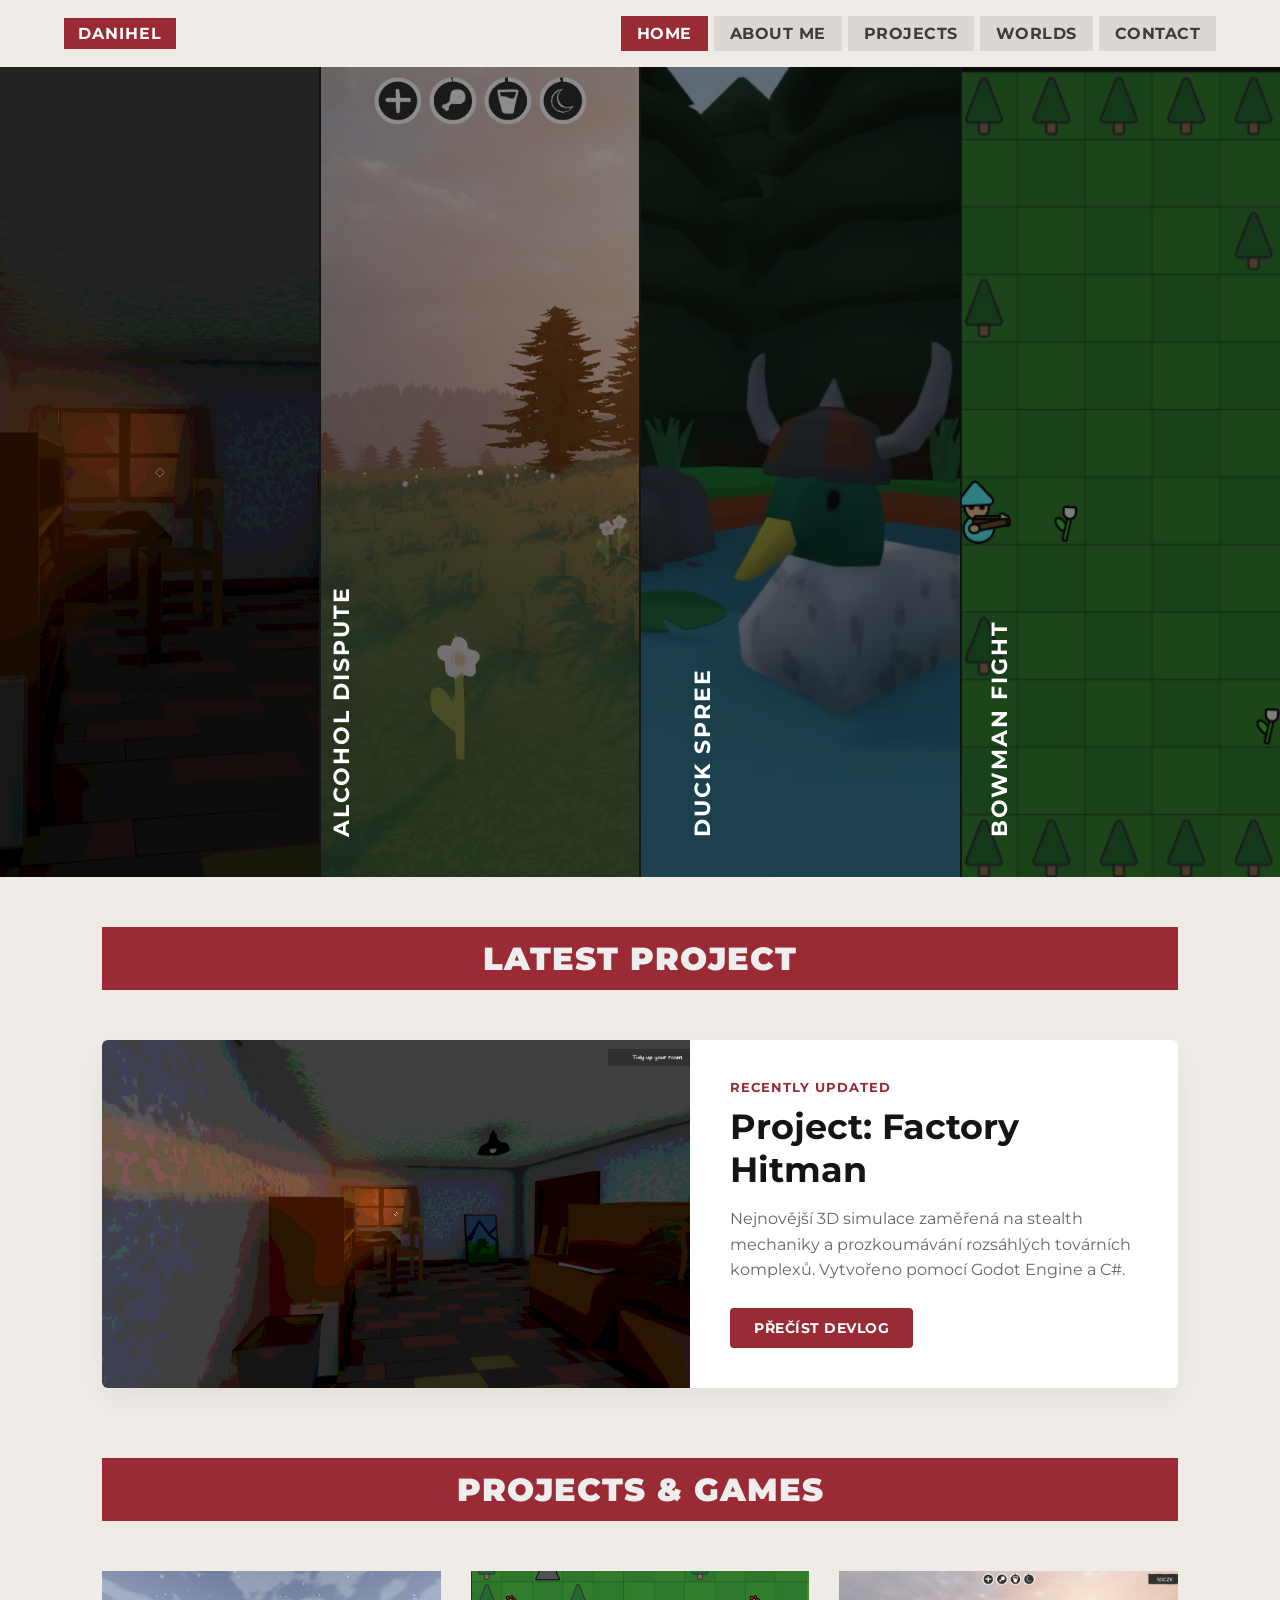
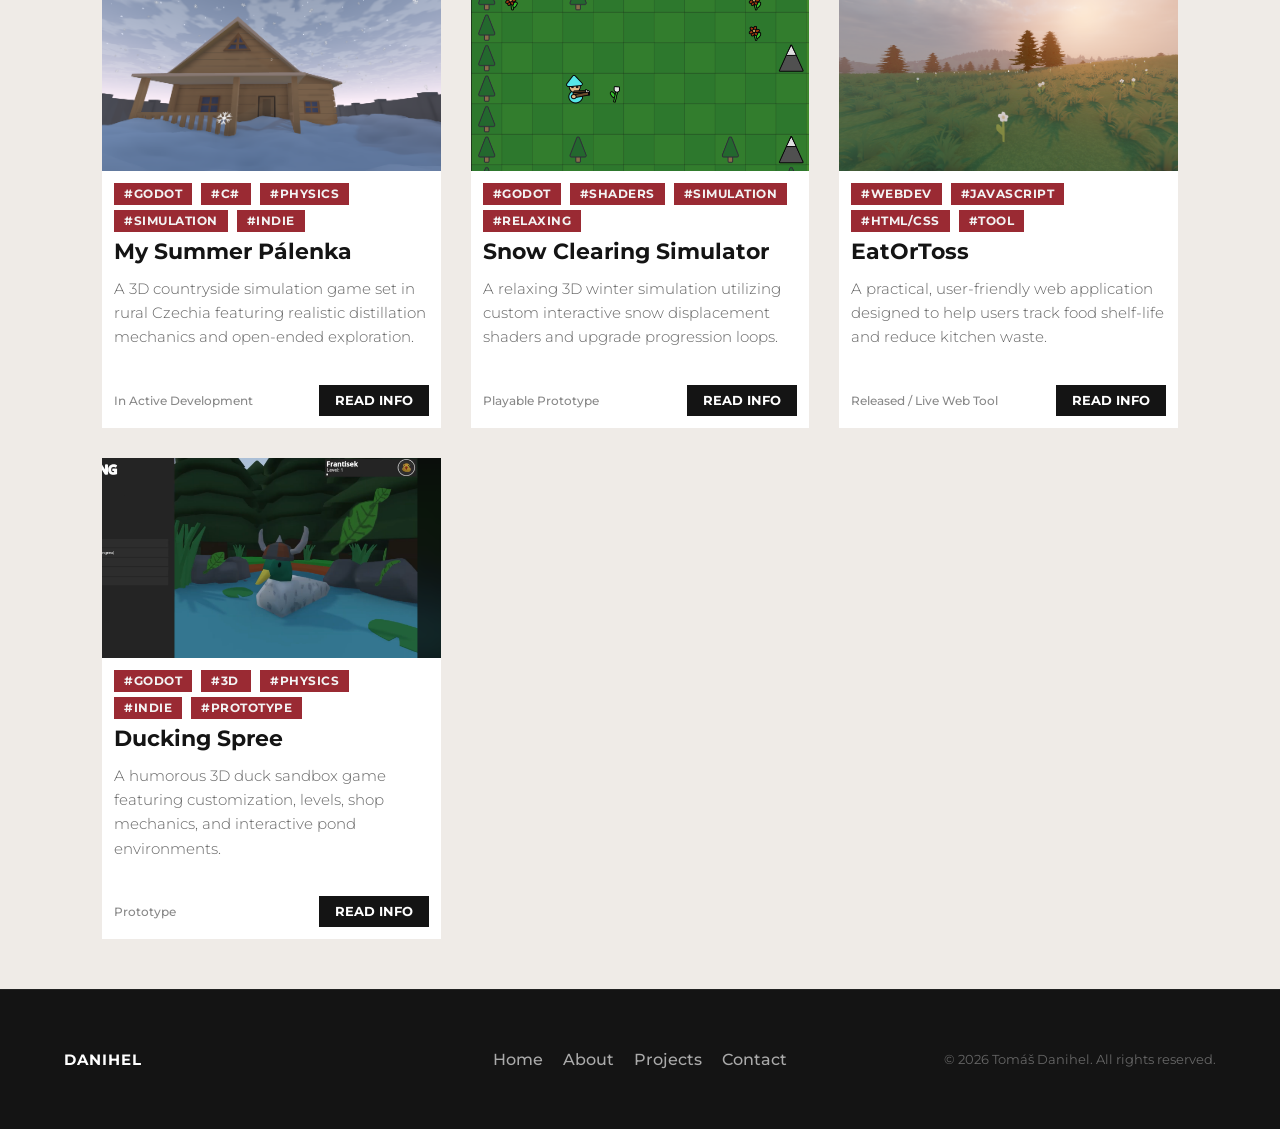
==== index.html @ 504d6351 "Add files via upload" ====
<!DOCTYPE html>
<html lang="en">
<head>
    <meta charset="UTF-8">
    <meta name="viewport" content="width=device-width, initial-scale=1.0">
    <link href="https://fonts.googleapis.com/css2?family=Montserrat:wght@100;300;400;500;700;900&display=swap" rel="stylesheet">
    <link rel="stylesheet" href="https://cdnjs.cloudflare.com/ajax/libs/font-awesome/6.4.0/css/all.min.css">
    <link rel="stylesheet" href="styles.css">
    <title>Tomáš Danihel - Home</title>
</head>
<body>
    <header>
        <nav>
            <div><a href="index.html" class="brand-logo">DANIHEL</a></div>
            <button class="mobile-menu-btn" onclick="toggleMobileMenu()">
                <i class="fa-solid fa-bars" id="menu-icon"></i>
            </button>
            <div class="nav-links" id="nav-links">
                <a href="index.html" class="nav-btn active">HOME</a>
                <a href="about.html" class="nav-btn">ABOUT ME</a>
                <a href="projects.html" class="nav-btn">PROJECTS</a>
                <a href="worlds.html" class="nav-btn">WORLDS</a>
                <a href="contact.html" class="nav-btn">CONTACT</a>
            </div>
        </nav>
    </header>

    <main>
        <div class="accordion-container">
            <div class="panel" style="background-image: url('hitman.png');" onclick="window.location.href='project.html?id=palenka'">
                <h3 class="panel-title-vertical">Project: Factory Hitman</h3>
                <div class="panel-content">
                    <h2>Project: Factory Hitman</h2>
                    <p>3D simulace z českého venkova (Godot / C#)</p>
                    <a href="project.html?id=palenka" class="cta-button">MORE</a>
                </div>
            </div>

            <div class="panel" style="background-image: url('palenka.png');" onclick="window.location.href='project.html?id=eatortoss'">
                <h3 class="panel-title-vertical">Alcohol Dispute</h3>
                <div class="panel-content">
                    <h2>Alcohol Dispute</h2>
                    <p>Webová aplikace pro sledování trvanlivosti potravin.</p>
                    <a href="project.html?id=eatortoss" class="cta-button">MORE</a>
                </div>
            </div>

            <div class="panel" style="background-image: url('duck.png');" onclick="window.location.href='project.html?id=ducking'">
                <h3 class="panel-title-vertical">Duck Spree</h3>
                <div class="panel-content">
                    <h2>Duck Spree</h2>
                    <p>Nezávislé herní studio a 3D duck simulator sandbox.</p>
                    <a href="project.html?id=ducking" class="cta-button">MORE</a>
                </div>
            </div>

            <div class="panel" style="background-image: url('bowman.png');" onclick="window.location.href='project.html?id=snow'">
                <h3 class="panel-title-vertical">Bowman Fight</h3>
                <div class="panel-content">
                    <h2>Bowman Figh</h2>
                    <p>Relaxační 3D hra s interaktivní deformací sněhu.</p>
                    <a href="project.html?id=snow" class="cta-button">MORE</a>
                </div>
            </div>
        </div>
        
        <section class="content-section" style="padding-bottom: 20px;">
             <div class="section-header">
                <h2>Latest Project</h2>
             </div>

             <div style="display: flex; flex-wrap: wrap; background: white; border-radius: 6px; box-shadow: 0 10px 30px rgba(0,0,0,0.05); overflow: hidden;">
                 <div style="flex: 1 1 400px; min-height: 300px; background-image: url('hitman.png'); background-size: cover; background-position: center;"></div>
                 <div style="flex: 1 1 300px; padding: 40px; display: flex; flex-direction: column; justify-content: center;">
                    <div style="font-size: 0.8rem; font-weight: 700; color: #9a2a33; text-transform: uppercase; margin-bottom: 10px; letter-spacing: 1px;">Recently Updated</div>
                    <h3 style="font-size: 2.2rem; color: #141414; margin-bottom: 15px; font-weight: 700;">Project: Factory Hitman</h3>
                    <p style="color: #666; line-height: 1.6; margin-bottom: 25px; font-weight: 400;">Nejnovější 3D simulace zaměřená na stealth mechaniky a prozkoumávání rozsáhlých továrních komplexů. Vytvořeno pomocí Godot Engine a C#.</p>
                    <div>
                        <a href="project.html?id=palenka" class="cta-button">Přečíst Devlog</a>
                    </div>
                </div>
            </div>
         </section>

        <section class="content-section">
            <div class="section-header">
                <h2>Projects & Games</h2>
            </div>
            
            <div class="card-grid" id="projects-grid">
            </div>
        </section>
    </main>

    <footer>
        <div class="footer-inner">
            <div class="footer-brand">DANIHEL</div>
            <div class="footer-links">
                <a href="index.html">Home</a>
                <a href="about.html">About</a>
                <a href="projects.html">Projects</a>
                <a href="contact.html">Contact</a>
            </div>
            <div class="footer-copy">&copy; 2026 Tomáš Danihel. All rights reserved.</div>
        </div>
    </footer>
    
    <script src="script.js"></script>
</body>
</html>
---- styles.css ----
* { padding: 0; margin: 0; box-sizing: border-box; }

body {
background-color: #efebe7;
color: #222;
font-family: 'Montserrat', sans-serif;
scroll-behavior: smooth;
min-height: 100vh;
display: flex;
flex-direction: column;
justify-content: space-between; 
}

/* =========================================
NAVIGATION
========================================= */
header {
position: sticky;
top: 0;
z-index: 100;
background-color: rgba(239, 235, 231, 0.95);
backdrop-filter: blur(8px);
}

nav {
display: flex;
justify-content: space-between;
align-items: center;
color: rgb(20, 20, 20);
min-height: 60px;
padding: 16px 5%;
max-width: 1400px;
margin: 0 auto;
}

.brand-logo {
background-color: #9a2a33;
color: white;
padding: 6px 14px;
font-weight: 700;
letter-spacing: 1px;
text-decoration: none;
display: inline-block;
}

.nav-links {
display: flex;
gap: 6px;
}

.nav-btn {
background-color: rgba(77, 76, 76, 0.12);
color: rgb(61, 61, 61);
padding: 8px 16px;
font-family: 'Montserrat', sans-serif;
font-weight: 700;
font-size: 1    rem;
text-transform: uppercase;
letter-spacing: 0.5px;
text-decoration: none;
border: none;
cursor: pointer;
transition: all 0.25s ease;
}

.nav-btn:hover, .nav-btn.active {
background-color: #9a2a33;
color: white;
}

.mobile-menu-btn {
display: none;
background: transparent;
border: none;
font-size: 1.4rem;
color: #141414;
cursor: pointer;
padding: 6px;
}

/* Page Container */
main {
flex: 1;
width: 100%;
}

/* =========================================
INTERACTIVE HORIZONTAL ACCORDION
========================================= */
.accordion-container {
display: flex;
width: 100%;
height: 90vh;
max-height: 950px;
min-height: 520px;
background-color: #141414;
}

.panel {
background-size: cover;
background-position: center;
background-repeat: no-repeat;
flex: 1;
position: relative;
transition: flex 0.5s cubic-bezier(0.25, 1, 0.5, 1);
cursor: pointer;
border-right: 2px solid #141414;
overflow: hidden;
}

.panel:last-child {
border-right: none;
}

.accordion-container:hover .panel::before {
background: rgba(0, 0, 0, 0.75);
}

.panel::before {
content: '';
position: absolute;
top: 0; left: 0; right: 0; bottom: 0;
background: rgba(0, 0, 0, 0.45);
transition: background 0.4s;
z-index: 1;
}

.panel:hover { flex: 4; }
.accordion-container:hover .panel:hover::before { background: rgba(0, 0, 0, 0.15); }

.panel-title-vertical {
position: absolute;
bottom: 40px;
left: 50%;
transform: translateX(-50%) rotate(-90deg);
transform-origin: left bottom;
color: white;
font-size: 1.4rem;
font-weight: 700;
text-transform: uppercase;
white-space: nowrap;
letter-spacing: 2px;
z-index: 2;
transition: opacity 0.3s;
}

.panel:hover .panel-title-vertical { opacity: 0; }

.panel-content {
position: absolute;
bottom: 40px;
left: 40px;
color: white;
z-index: 2;
opacity: 0;
transform: translateY(20px);
transition: opacity 0.4s ease-in-out, transform 0.4s ease-in-out;
transition-delay: 0.15s;
white-space: nowrap;
}

.panel:hover .panel-content {
opacity: 1;
transform: translateY(0);
}

.panel-content h2 {
font-size: 2.8rem;
font-weight: 900;
margin-bottom: 10px;
text-transform: uppercase;
letter-spacing: 0.5px;
}

.panel-content p {
font-size: 1.1rem;
font-weight: 300;
margin-bottom: 20px;
color: #e0e0e0;
}

/* Call to Action Buttons */
.cta-button {
background-color: #9a2a33;
color: white;
padding: 12px 24px;
text-decoration: none;
font-weight: 700;
border-radius: 4px;
text-transform: uppercase;
font-size: 0.85rem;
letter-spacing: 0.5px;
transition: transform 0.2s ease, background-color 0.2s ease, color 0.2s ease;
display: inline-block;
border: none;
cursor: pointer;
}

.cta-button:hover {
transform: translateY(-3px);
background-color: white;
color: #9a2a33;
}

/* =========================================
GENERAL SECTIONS & CARDS
========================================= */
.content-section {
padding: 50px 8%;
max-width: 1400px;
margin: 0 auto;
}

.section-header {
margin-bottom: 50px;
text-align: center;
}

.section-header h2 {
padding: 12px;
font-size: 2rem;
color: rgb(238, 238, 238);
background-color: #9a2a33;;
font-weight: 900;
text-transform: uppercase;
letter-spacing: 1px;
}

.section-header p {
color: #666;
margin-top: 10px;
font-size: 1.05rem;
font-weight: 300;
}

.divider {
height: 4px;
width: 100%;
background-color: #9a2a3300;
margin: 12px auto 0;
}

.card-grid {
display: grid;
grid-template-columns: repeat(auto-fit, minmax(320px, 1fr));
gap: 30px;
}

.card {
background-color: white;
transition: transform 0.3s ease, box-shadow 0.3s ease;
overflow: hidden;
display: flex;
flex-direction: column;
justify-content: space-between;
}

.card-img-wrap {
height: 200px;
width: 100%;
background-color: #141414;
overflow: hidden;
position: relative;
}

.card-img-wrap img {
width: 100%;
height: 100%;
object-fit: cover;
transition: transform 0.4s ease;
}

.card:hover .card-img-wrap img { transform: scale(1.05); }

.card-body {
padding: 12px;
flex: 1;
display: flex;
flex-direction: column;
}

.card h3 {
font-size: 1.4rem;
color: rgb(20, 20, 20);
margin-bottom: 12px;
font-weight: 700;
}

.card p {
color: rgb(100, 100, 100);
line-height: 1.6;
font-weight: 300;
font-size: 0.95rem;
margin-bottom: 20px;
flex: 1;
}

.card-footer {
padding-top: 15px;
display: flex;
justify-content: space-between;
align-items: center;
}

.btn-read-info {
background-color: #141414;
color: white;
padding: 8px 16px;
font-weight: 700;
font-size: 0.8rem;
text-transform: uppercase;
border: none;
cursor: pointer;
text-decoration: none;
transition: background-color 0.2s ease, transform 0.2s ease;
}

.btn-read-info:hover {
background-color: #9a2a33;
transform: translateY(-2px);
}

.tag-pill {
background-color: #9a2a33;;
color: #f3f3f3;
font-size: 0.72rem;
font-weight: 700;
padding: 4px 10px;
min-width: 50px;
text-transform: uppercase;
letter-spacing: 0.5px;
cursor: pointer;
transition: all 0.2s ease;
display: inline-block;
margin-right: 5px;
margin-bottom: 5px;
text-decoration: none;
}

.tag-pill:hover, .tag-pill.active {
background-color: #9a2a33;
color: white;
}

.tag-filter-bar {
display: flex;
flex-wrap: wrap;
justify-content: center;
gap: 8px;
margin-bottom: 35px;
}

.filter-btn {
background-color: rgba(77, 76, 76, 0.1);
color: #444;
border: none;
padding: 8px 16px;
font-size: 0.8rem;
font-weight: 700;
text-transform: uppercase;
cursor: pointer;
transition: all 0.2s ease;
font-family: 'Montserrat', sans-serif;
}
.filter-btn:hover, .filter-btn.active {
background-color: #9a2a33;
color: white;
}

/* =========================================
ABOUT ME STYLES
========================================= */
.about-clean-container {
display: grid;
grid-template-columns: 2fr 1fr;
gap: 30px;
align-items: start;
}
.about-main-card {
background: white;
padding: 30px;
}
.about-side-card {
background: white;
padding: 30px;
}
.about-header-flex {
display: flex;
justify-content: space-between;
align-items: flex-start;
margin-bottom: 24px;
border-bottom: 1px solid #eee;
padding-bottom: 20px;
}
.about-name { font-size: 1.8rem; font-weight: 900; color: #141414; }
.about-subtitle {
font-size: 0.85rem;
font-weight: 700;
color: #9a2a33;
text-transform: uppercase;
letter-spacing: 0.5px;
display: block;
margin-top: 4px;
}
.about-badge {
background-color: rgba(154, 42, 51, 0.1);
color: #9a2a33;
font-size: 0.75rem;
font-weight: 700;
padding: 6px 12px;
text-transform: uppercase;
}
.about-text {
color: #555;
line-height: 1.8;
font-size: 0.95rem;
font-weight: 300;
margin-bottom: 16px;
}
.about-subheading {
font-size: 0.9rem;
font-weight: 700;
color: #141414;
text-transform: uppercase;
letter-spacing: 1px;
margin-bottom: 14px;
}
.competencies-grid {
display: grid;
grid-template-columns: repeat(auto-fit, minmax(240px, 1fr));
gap: 16px;
margin-top: 12px;
}
.comp-box {
background-color: #fafafa;
border-left: 3px solid #9a2a33;
padding: 14px 16px;
display: flex;
align-items: flex-start;
gap: 12px;
}
.comp-box i { color: #9a2a33; font-size: 1.1rem; margin-top: 2px; }
.comp-box strong { display: block; font-size: 0.85rem; color: #141414; margin-bottom: 3px; }
.comp-box p { font-size: 0.8rem; color: #666; margin: 0; line-height: 1.4; }

.skills-wrap { display: flex; flex-wrap: wrap; gap: 8px; }
.skill-badge {
background-color: #efebe7;
color: #222;
padding: 6px 14px;
font-size: 0.8rem;
font-weight: 700;
display: inline-flex;
align-items: center;
gap: 6px;
}
.skill-badge i { color: #9a2a33; }

.clean-info-row {
display: flex;
align-items: center;
gap: 15px;
margin-bottom: 18px;
}
.clean-info-row i {
width: 38px;
height: 38px;
background: #efebe7;
color: #9a2a33;
display: flex;
align-items: center;
justify-content: center;
font-size: 1rem;
}
.clean-info-row small { display: block; font-size: 0.68rem; font-weight: 700; color: #888; letter-spacing: 0.5px; }
.clean-info-row div { font-weight: 700; font-size: 0.9rem; color: #222; }

/* =========================================
CONTACT & WORLDS PAGE
========================================= */
.worlds-container {
min-height: 65vh;
display: flex;
align-items: center;
justify-content: center;
text-align: center;
padding: 40px 20px;
}
.wip-box {
background: white;
padding: 60px 40px;
max-width: 500px;
width: 100%;
}
.wip-box i { font-size: 3rem; color: #9a2a33; margin-bottom: 20px; }
.wip-box h1 { font-size: 2.2rem; font-weight: 900; text-transform: uppercase; color: #141414; letter-spacing: 1px; }

.contact-grid {
display: grid;
grid-template-columns: 1fr 1.5fr;
gap: 40px;
margin-top: 20px;
}
.contact-card {
background: white;
padding: 40px;
}
.contact-info-item {
display: flex;
align-items: center;
gap: 16px;
margin-bottom: 24px;
}
.contact-info-item i {
width: 45px;
height: 45px;
color: white;
display: flex;
align-items: center;
justify-content: center;
font-size: 1.2rem;
}
.form-group { margin-bottom: 20px; }
.form-group label {
display: block;
font-weight: 700;
font-size: 0.85rem;
margin-bottom: 8px;
text-transform: uppercase;
color: #333;
}
.form-group input, .form-group textarea {
width: 100%;
padding: 14px;
border: 1px solid #ddd;
font-family: 'Montserrat', sans-serif;
font-size: 0.95rem;
background: #fafafa;
outline: none;
transition: border-color 0.2s;
resize: none;
}
.form-group input:focus, .form-group textarea:focus {
border-color: #9a2a33;
background: white;
}

/* =========================================
PROJECT DEVLOG / DETAIL
========================================= */
.devlog-container {
max-width: 950px;
margin: 0 auto;
background: white;
box-shadow: 0 15px 40px rgba(0,0,0,0.06);
overflow: hidden;
border-top: 6px solid #9a2a33;
}
.devlog-hero { position: relative; height: 380px; background-color: #141414; }
.devlog-hero img { width: 100%; height: 100%; object-fit: cover; }
.devlog-hero-overlay {
position: absolute;
inset: 0;
background: linear-gradient(to top, rgba(20,20,20,0.95), transparent);
display: flex;
align-items: flex-end;
padding: 40px;
}
.devlog-hero-text h1 {
color: white;
font-size: 2.5rem;
font-weight: 900;
text-transform: uppercase;
}
.devlog-meta-bar {
display: flex;
flex-wrap: wrap;
gap: 20px;
background: #141414;
color: #ccc;
padding: 16px 40px;
font-size: 0.85rem;
border-bottom: 1px solid #282828;
}
.devlog-meta-item strong { color: #9a2a33; text-transform: uppercase; margin-right: 5px; }
.devlog-body {
padding: 40px;
color: #333;
line-height: 1.8;
font-weight: 300;
}
.devlog-body h3 {
font-size: 1.5rem;
color: #141414;
margin: 30px 0 12px;
font-weight: 700;
border-left: 4px solid #9a2a33;
padding-left: 12px;
}
.devlog-body p { margin-bottom: 16px; }
.devlog-body ul { margin: 16px 0 24px 24px; }
.devlog-body li { margin-bottom: 8px; }

.back-btn {
display: inline-flex;
align-items: center;
gap: 8px;
background-color: rgba(77, 76, 76, 0.12);
color: #141414;
padding: 10px 20px;
border-radius: 4px;
font-weight: 700;
text-decoration: none;
margin-bottom: 25px;
cursor: pointer;
border: none;
font-family: 'Montserrat', sans-serif;
text-transform: uppercase;
font-size: 0.8rem;
transition: all 0.2s ease;
}
.back-btn:hover { background-color: #9a2a33; color: white; }

/* =========================================
FOOTER
========================================= */
footer {
background-color: #141414;
color: #888;
padding: 60px 5%;
margin-top: auto;
border-top: 1px solid #222;
}
.footer-inner {
max-width: 1400px;
margin: 0 auto;
display: flex;
justify-content: space-between;
align-items: center;
flex-wrap: wrap;
gap: 16px;
}
.footer-brand {
flex: 1;
text-align: left;
color: white;
font-weight: 700;
letter-spacing: 1px;
font-size: 0.95rem;
}
.footer-brand span { color: #9a2a33; }
.footer-links {
display: flex;
justify-content: center;
gap: 20px;
}
.footer-links a {
color: #aaa;
text-decoration: none;
font-size: 1rem;
font-weight: 500;
transition: color 0.2s ease;
}
.footer-links a:hover { color: #9a2a33; }
.footer-copy {
flex: 1;
text-align: right;
font-size: 0.8rem;
color: #666;
}

/* =========================================
RESPONSIVE DESIGN (MOBILE)
========================================= */
@media (max-width: 850px) {
.accordion-container {
flex-direction: column;
height: 85vh;
min-height: 550px;
max-height: none;
}
.panel {
border-right: none;
border-bottom: 2px solid #141414;
flex: 1;
height: auto;
}
.panel:last-child { border-bottom: none; }
.panel:hover, .panel:active { flex: 3; }
.panel-title-vertical {
transform: none;
left: 20px;
bottom: 20px;
font-size: 1.15rem;
white-space: normal;
line-height: 1.2;
}
.panel-content { left: 20px; right: 20px; bottom: 20px; white-space: normal; }
.panel-content h2 { font-size: 1.6rem; margin-bottom: 6px; letter-spacing: 0; }
.panel-content p {
font-size: 0.9rem;
white-space: normal;
display: -webkit-box;
-webkit-line-clamp: 2;
-webkit-box-orient: vertical;
overflow: hidden;
margin-bottom: 12px;
}
.contact-grid, .about-clean-container { grid-template-columns: 1fr; }
}

@media (max-width: 768px) {
.mobile-menu-btn { display: block; }
.nav-links {
display: none;
position: absolute;
top: 100%;
left: 0;
right: 0;
background-color: #efebe7;
flex-direction: column;
padding: 15px 5%;
box-shadow: 0 10px 20px rgba(0,0,0,0.1);
border-bottom: 1px solid #ddd;
}
.nav-links.mobile-open { display: flex; }
.nav-btn { width: 100%; text-align: left; padding: 12px; }
.content-section { padding: 40px 5%; }
.devlog-hero { height: 280px; }
.devlog-hero-text h1 { font-size: 1.8rem; }
.footer-inner { flex-direction: column; text-align: center; }
}
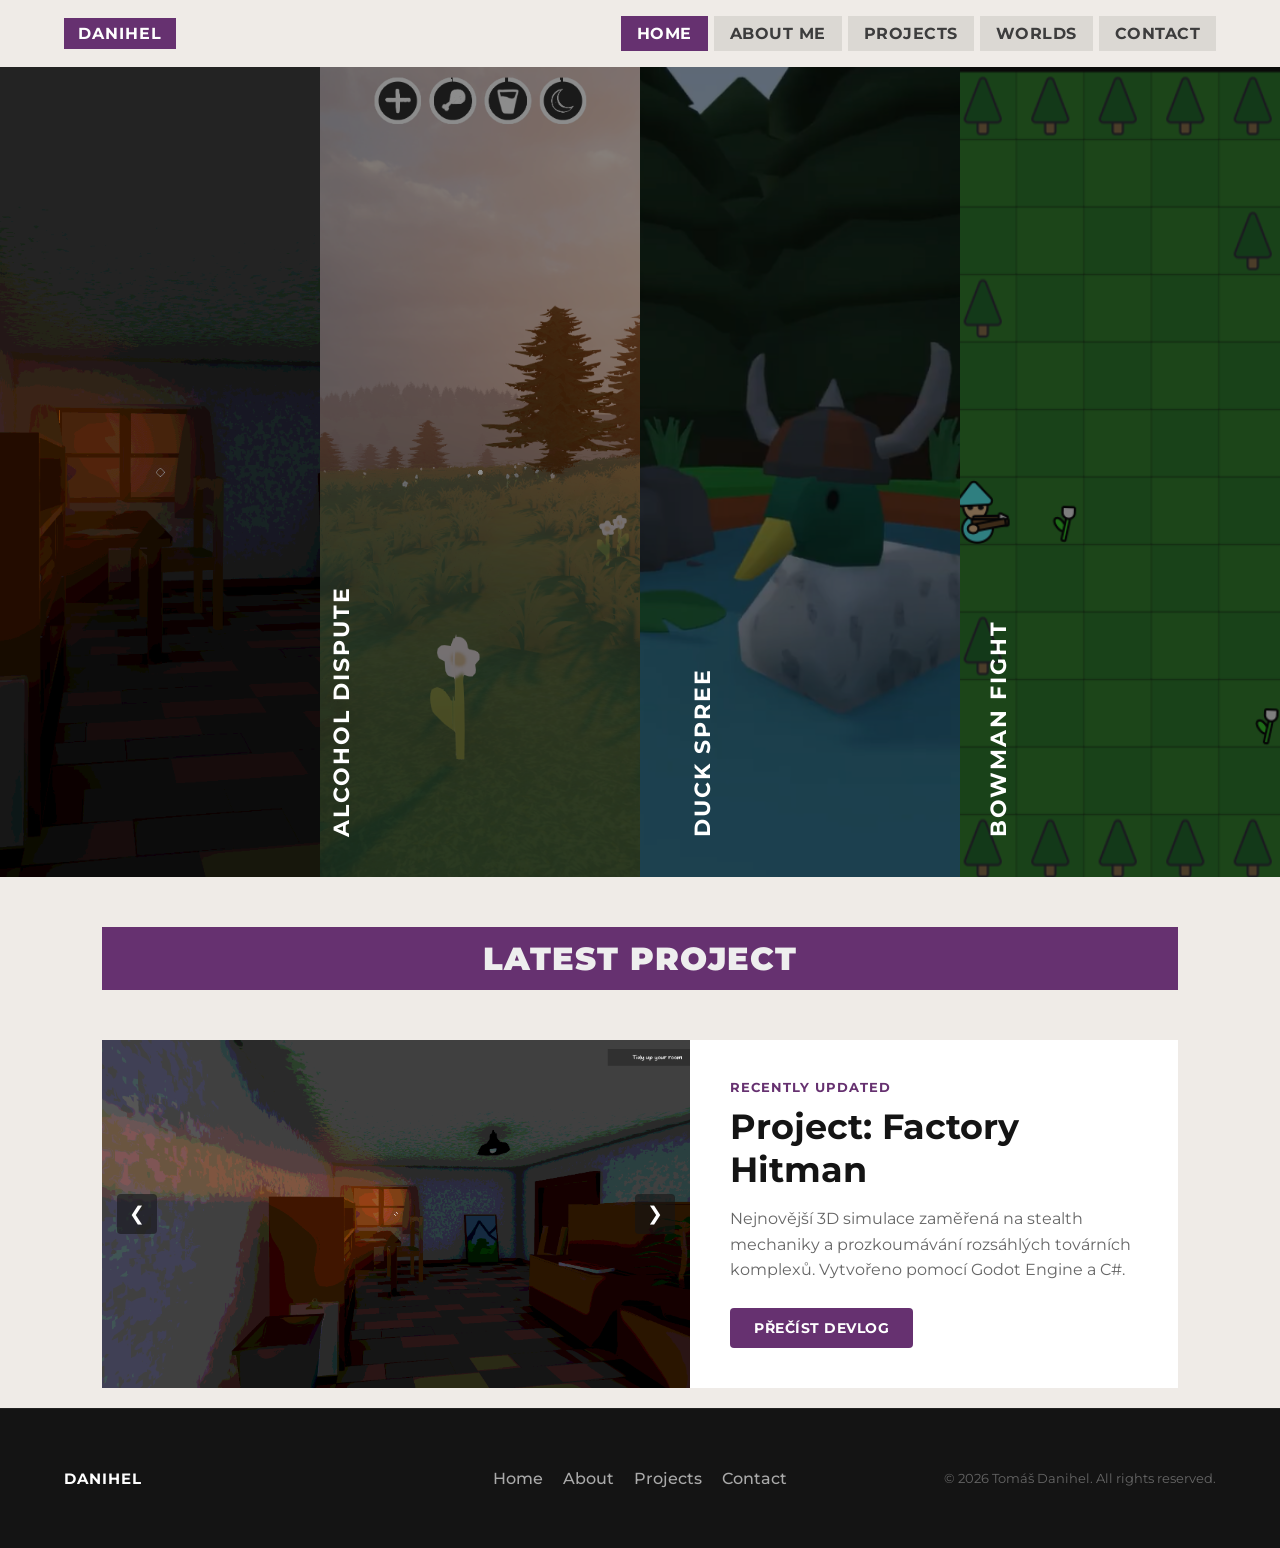
==== commit 0fbacaee: "Add files via upload" ====
--- a/index.html
+++ b/index.html
@@ -69,10 +69,17 @@
                 <h2>Latest Project</h2>
              </div>
 
-             <div style="display: flex; flex-wrap: wrap; background: white; border-radius: 6px; box-shadow: 0 10px 30px rgba(0,0,0,0.05); overflow: hidden;">
-                 <div style="flex: 1 1 400px; min-height: 300px; background-image: url('hitman.png'); background-size: cover; background-position: center;"></div>
+             <div style="display: flex; flex-wrap: wrap; background: white; border-radius: 0px; overflow: hidden;">
+                 
+                 <div id="latest-project-slider" style="position: relative; flex: 1 1 400px; min-height: 300px; background-image: url('hitman.png'); background-size: cover; background-position: center;">
+                     
+                     <button class="carousel-btn prev" id="latest-prev">&#10094;</button>
+                     <button class="carousel-btn next" id="latest-next">&#10095;</button>
+
+                 </div>
+                 
                  <div style="flex: 1 1 300px; padding: 40px; display: flex; flex-direction: column; justify-content: center;">
-                    <div style="font-size: 0.8rem; font-weight: 700; color: #9a2a33; text-transform: uppercase; margin-bottom: 10px; letter-spacing: 1px;">Recently Updated</div>
+                    <div style="font-size: 0.8rem; font-weight: 700; color: var(--main-red); text-transform: uppercase; margin-bottom: 10px; letter-spacing: 1px;">Recently Updated</div>
                     <h3 style="font-size: 2.2rem; color: #141414; margin-bottom: 15px; font-weight: 700;">Project: Factory Hitman</h3>
                     <p style="color: #666; line-height: 1.6; margin-bottom: 25px; font-weight: 400;">Nejnovější 3D simulace zaměřená na stealth mechaniky a prozkoumávání rozsáhlých továrních komplexů. Vytvořeno pomocí Godot Engine a C#.</p>
                     <div>
@@ -82,14 +89,6 @@
             </div>
          </section>
 
-        <section class="content-section">
-            <div class="section-header">
-                <h2>Projects & Games</h2>
-            </div>
-            
-            <div class="card-grid" id="projects-grid">
-            </div>
-        </section>
     </main>
 
     <footer>
@@ -104,7 +103,39 @@
             <div class="footer-copy">&copy; 2026 Tomáš Danihel. All rights reserved.</div>
         </div>
     </footer>
-    
+
+    <script>
+        const latestImages = [
+            "hitman.png", 
+            "goki_games.png", 
+            "duck.png"  
+        ];
+
+        let latestCurrentIndex = 0;
+        const sliderContainer = document.getElementById("latest-project-slider");
+        const latestPrevBtn = document.getElementById("latest-prev");
+        const latestNextBtn = document.getElementById("latest-next");
+
+        function updateLatestSlider() {
+            sliderContainer.style.backgroundImage = `url('${latestImages[latestCurrentIndex]}')`;
+        }
+
+        latestNextBtn.addEventListener("click", () => {
+            latestCurrentIndex++;
+            if (latestCurrentIndex >= latestImages.length) {
+                latestCurrentIndex = 0;
+            }
+            updateLatestSlider();
+        });
+
+        latestPrevBtn.addEventListener("click", () => {
+            latestCurrentIndex--;
+            if (latestCurrentIndex < 0) {
+                latestCurrentIndex = latestImages.length - 1; 
+            }
+            updateLatestSlider();
+        });
+    </script>
     <script src="script.js"></script>
 </body>
 </html>
--- a/styles.css
+++ b/styles.css
@@ -1,3 +1,8 @@
+:root {
+--main-red: #663170;
+--main-red-rgb: 154, 42, 51;
+}
+
 * { padding: 0; margin: 0; box-sizing: border-box; }
 
 body {
@@ -34,7 +39,7 @@
 }
 
 .brand-logo {
-background-color: #9a2a33;
+background-color: var(--main-red);
 color: white;
 padding: 6px 14px;
 font-weight: 700;
@@ -64,7 +69,7 @@
 }
 
 .nav-btn:hover, .nav-btn.active {
-background-color: #9a2a33;
+background-color: var(--main-red);
 color: white;
 }
 
@@ -104,7 +109,6 @@
 position: relative;
 transition: flex 0.5s cubic-bezier(0.25, 1, 0.5, 1);
 cursor: pointer;
-border-right: 2px solid #141414;
 overflow: hidden;
 }
 
@@ -181,7 +185,7 @@
 
 /* Call to Action Buttons */
 .cta-button {
-background-color: #9a2a33;
+background-color: var(--main-red);
 color: white;
 padding: 12px 24px;
 text-decoration: none;
@@ -199,7 +203,43 @@
 .cta-button:hover {
 transform: translateY(-3px);
 background-color: white;
-color: #9a2a33;
+color: var(--main-red);
+}
+
+/* =========================================
+   CAROUSEL BUTTONS (DEVLOG)
+========================================= */
+.carousel-btn {
+  user-select: none;
+  position: absolute;
+  top: 50%;
+  transform: translateY(-50%);
+  background-color: rgba(20, 20, 20, 0.6);
+  color: white;
+  border: none;
+  width: 40px;
+  height: 40px;
+  display: flex;
+  align-items: center;
+  justify-content: center;
+  cursor: pointer;
+  font-size: 1.2rem;
+  z-index: 10;
+  transition: background-color 0.2s ease, transform 0.2s ease;
+  border-radius: 4px;
+}
+
+.carousel-btn:hover {
+  background-color: var(--main-red);
+  transform: translateY(-50%) scale(1.1);
+}
+
+.carousel-btn.prev {
+  left: 15px;
+}
+
+.carousel-btn.next {
+  right: 15px;
 }
 
 /* =========================================
@@ -220,7 +260,7 @@
 padding: 12px;
 font-size: 2rem;
 color: rgb(238, 238, 238);
-background-color: #9a2a33;;
+background-color: var(--main-red);;
 font-weight: 900;
 text-transform: uppercase;
 letter-spacing: 1px;
@@ -236,7 +276,7 @@
 .divider {
 height: 4px;
 width: 100%;
-background-color: #9a2a3300;
+background-color: rgba(var(--main-red-rgb), 0);
 margin: 12px auto 0;
 }
 
@@ -261,6 +301,7 @@
 background-color: #141414;
 overflow: hidden;
 position: relative;
+cursor: pointer;
 }
 
 .card-img-wrap img {
@@ -316,12 +357,12 @@
 }
 
 .btn-read-info:hover {
-background-color: #9a2a33;
+background-color: var(--main-red);
 transform: translateY(-2px);
 }
 
 .tag-pill {
-background-color: #9a2a33;;
+background-color: var(--main-red);;
 color: #f3f3f3;
 font-size: 0.72rem;
 font-weight: 700;
@@ -338,7 +379,7 @@
 }
 
 .tag-pill:hover, .tag-pill.active {
-background-color: #9a2a33;
+background-color: var(--main-red);
 color: white;
 }
 
@@ -363,7 +404,7 @@
 font-family: 'Montserrat', sans-serif;
 }
 .filter-btn:hover, .filter-btn.active {
-background-color: #9a2a33;
+background-color: var(--main-red);
 color: white;
 }
 
@@ -396,15 +437,15 @@
 .about-subtitle {
 font-size: 0.85rem;
 font-weight: 700;
-color: #9a2a33;
+color: var(--main-red);
 text-transform: uppercase;
 letter-spacing: 0.5px;
 display: block;
 margin-top: 4px;
 }
 .about-badge {
-background-color: rgba(154, 42, 51, 0.1);
-color: #9a2a33;
+background-color: rgba(var(--main-red-rgb), 0.1);
+color: var(--main-red);
 font-size: 0.75rem;
 font-weight: 700;
 padding: 6px 12px;
@@ -433,13 +474,13 @@
 }
 .comp-box {
 background-color: #fafafa;
-border-left: 3px solid #9a2a33;
+border-left: 3px solid var(--main-red);
 padding: 14px 16px;
 display: flex;
 align-items: flex-start;
 gap: 12px;
 }
-.comp-box i { color: #9a2a33; font-size: 1.1rem; margin-top: 2px; }
+.comp-box i { color: var(--main-red); font-size: 1.1rem; margin-top: 2px; }
 .comp-box strong { display: block; font-size: 0.85rem; color: #141414; margin-bottom: 3px; }
 .comp-box p { font-size: 0.8rem; color: #666; margin: 0; line-height: 1.4; }
 
@@ -454,7 +495,7 @@
 align-items: center;
 gap: 6px;
 }
-.skill-badge i { color: #9a2a33; }
+.skill-badge i { color: var(--main-red); }
 
 .clean-info-row {
 display: flex;
@@ -466,7 +507,7 @@
 width: 38px;
 height: 38px;
 background: #efebe7;
-color: #9a2a33;
+color: var(--main-red);
 display: flex;
 align-items: center;
 justify-content: center;
@@ -492,7 +533,7 @@
 max-width: 500px;
 width: 100%;
 }
-.wip-box i { font-size: 3rem; color: #9a2a33; margin-bottom: 20px; }
+.wip-box i { font-size: 3rem; color: var(--main-red); margin-bottom: 20px; }
 .wip-box h1 { font-size: 2.2rem; font-weight: 900; text-transform: uppercase; color: #141414; letter-spacing: 1px; }
 
 .contact-grid {
@@ -511,14 +552,17 @@
 gap: 16px;
 margin-bottom: 24px;
 }
+
 .contact-info-item i {
-width: 45px;
-height: 45px;
-color: white;
-display: flex;
-align-items: center;
-justify-content: center;
-font-size: 1.2rem;
+  width: 45px;
+  height: 45px;
+  background-color: var(--main-red);
+  color: white;
+  display: flex;
+  align-items: center;
+  justify-content: center;
+  font-size: 1.2rem;
+  border-radius: 4px;
 }
 .form-group { margin-bottom: 20px; }
 .form-group label {
@@ -541,7 +585,7 @@
 resize: none;
 }
 .form-group input:focus, .form-group textarea:focus {
-border-color: #9a2a33;
+border-color: var(--main-red);
 background: white;
 }
 
@@ -554,7 +598,7 @@
 background: white;
 box-shadow: 0 15px 40px rgba(0,0,0,0.06);
 overflow: hidden;
-border-top: 6px solid #9a2a33;
+border-top: 6px solid var(--main-red);
 }
 .devlog-hero { position: relative; height: 380px; background-color: #141414; }
 .devlog-hero img { width: 100%; height: 100%; object-fit: cover; }
@@ -564,7 +608,7 @@
 background: linear-gradient(to top, rgba(20,20,20,0.95), transparent);
 display: flex;
 align-items: flex-end;
-padding: 40px;
+padding: 10px 40px;
 }
 .devlog-hero-text h1 {
 color: white;
@@ -582,7 +626,7 @@
 font-size: 0.85rem;
 border-bottom: 1px solid #282828;
 }
-.devlog-meta-item strong { color: #9a2a33; text-transform: uppercase; margin-right: 5px; }
+.devlog-meta-item strong { color: var(--main-red); text-transform: uppercase; margin-right: 5px; }
 .devlog-body {
 padding: 40px;
 color: #333;
@@ -594,7 +638,7 @@
 color: #141414;
 margin: 30px 0 12px;
 font-weight: 700;
-border-left: 4px solid #9a2a33;
+border-left: 4px solid var(--main-red);
 padding-left: 12px;
 }
 .devlog-body p { margin-bottom: 16px; }
@@ -619,7 +663,7 @@
 font-size: 0.8rem;
 transition: all 0.2s ease;
 }
-.back-btn:hover { background-color: #9a2a33; color: white; }
+.back-btn:hover { background-color: var(--main-red); color: white; }
 
 /* =========================================
 FOOTER
@@ -648,7 +692,7 @@
 letter-spacing: 1px;
 font-size: 0.95rem;
 }
-.footer-brand span { color: #9a2a33; }
+.footer-brand span { color: var(--main-red); }
 .footer-links {
 display: flex;
 justify-content: center;
@@ -661,7 +705,7 @@
 font-weight: 500;
 transition: color 0.2s ease;
 }
-.footer-links a:hover { color: #9a2a33; }
+.footer-links a:hover { color: var(--main-red); }
 .footer-copy {
 flex: 1;
 text-align: right;
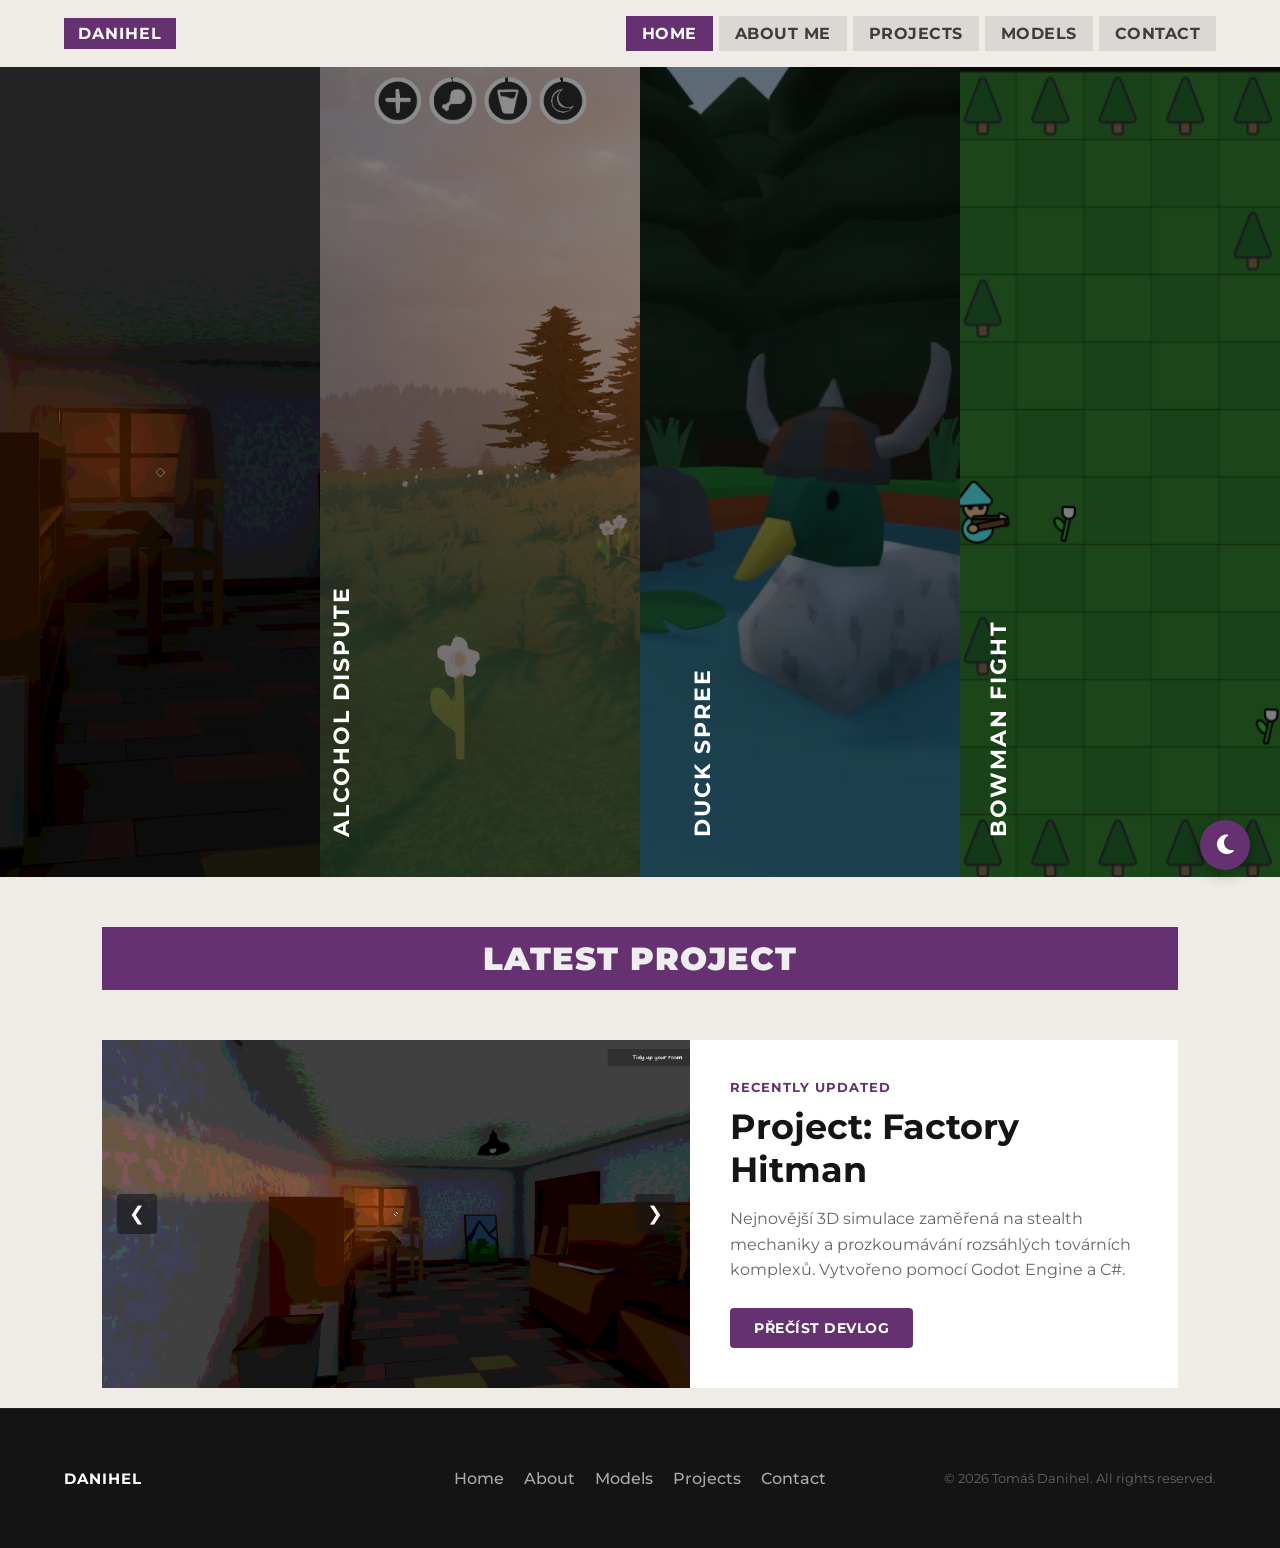
==== commit 7700a5ef: "Add files via upload" ====
--- a/index.html
+++ b/index.html
@@ -19,7 +19,7 @@
                 <a href="index.html" class="nav-btn active">HOME</a>
                 <a href="about.html" class="nav-btn">ABOUT ME</a>
                 <a href="projects.html" class="nav-btn">PROJECTS</a>
-                <a href="worlds.html" class="nav-btn">WORLDS</a>
+                <a href="worlds.html" class="nav-btn">MODELS</a>
                 <a href="contact.html" class="nav-btn">CONTACT</a>
             </div>
         </nav>
@@ -97,12 +97,17 @@
             <div class="footer-links">
                 <a href="index.html">Home</a>
                 <a href="about.html">About</a>
+                <a href="worlds.html">Models</a>
                 <a href="projects.html">Projects</a>
                 <a href="contact.html">Contact</a>
             </div>
             <div class="footer-copy">&copy; 2026 Tomáš Danihel. All rights reserved.</div>
         </div>
     </footer>
+
+    <button id="theme-toggle" class="theme-toggle-btn" aria-label="Toggle Theme">
+        <i class="fa-solid fa-moon"></i>
+    </button>
 
     <script>
         const latestImages = [
--- a/styles.css
+++ b/styles.css
@@ -773,4 +773,88 @@
 .devlog-hero { height: 280px; }
 .devlog-hero-text h1 { font-size: 1.8rem; }
 .footer-inner { flex-direction: column; text-align: center; }
+}
+
+/* =========================================
+   DARK THEME & TOGGLE BUTTON
+========================================= */
+.theme-toggle-btn {
+    position: fixed;
+    bottom: 30px;
+    right: 30px;
+    background-color: var(--main-red);
+    color: white;
+    border: none;
+    width: 50px;
+    height: 50px;
+    border-radius: 50%;
+    display: flex;
+    align-items: center;
+    justify-content: center;
+    font-size: 1.4rem;
+    cursor: pointer;
+    box-shadow: 0 4px 15px rgba(0,0,0,0.3);
+    z-index: 9999;
+    transition: transform 0.3s ease;
+}
+
+.theme-toggle-btn:hover {
+    transform: scale(1.1);
+}
+
+/* Dark Theme Overrides */
+body.dark-theme {
+    background-color: #121212;
+    color: #e0e0e0;
+}
+
+body.dark-theme header {
+    background-color: rgba(18, 18, 18, 0.95);
+}
+
+body.dark-theme .nav-btn { color: #bbb; }
+body.dark-theme .mobile-menu-btn { color: #e0e0e0; }
+body.dark-theme .nav-links.mobile-open { background-color: #1e1e1e; border-color: #333; }
+
+/* Background Overrides */
+body.dark-theme .card,
+body.dark-theme .wip-box,
+body.dark-theme .contact-card,
+body.dark-theme .about-main-card,
+body.dark-theme .about-side-card,
+body.dark-theme .devlog-container,
+body.dark-theme div[style*="background: white"] {
+    background-color: #1e1e1e !important;
+}
+
+/* Text Overrides */
+body.dark-theme h3, 
+body.dark-theme h1, 
+body.dark-theme h2:not(.panel-content h2),
+body.dark-theme .contact-info-item div div:nth-child(2) {
+    color: #eee !important;
+}
+
+body.dark-theme p, 
+body.dark-theme .section-header p,
+body.dark-theme .about-text {
+    color: #bbb !important;
+}
+
+/* Forms & UI Elements */
+body.dark-theme .comp-box,
+body.dark-theme .form-group input, 
+body.dark-theme .form-group textarea {
+    background-color: #2a2a2a !important;
+    border-color: #444 !important;
+    color: #eee !important;
+}
+
+body.dark-theme .comp-box strong, body.dark-theme .form-group label { color: #eee !important; }
+body.dark-theme .comp-box p { color: #bbb !important; }
+
+body.dark-theme .clean-info-row i, 
+body.dark-theme .skill-badge {
+    background-color: #2a2a2a !important;
+    color: #eee !important;
 }
